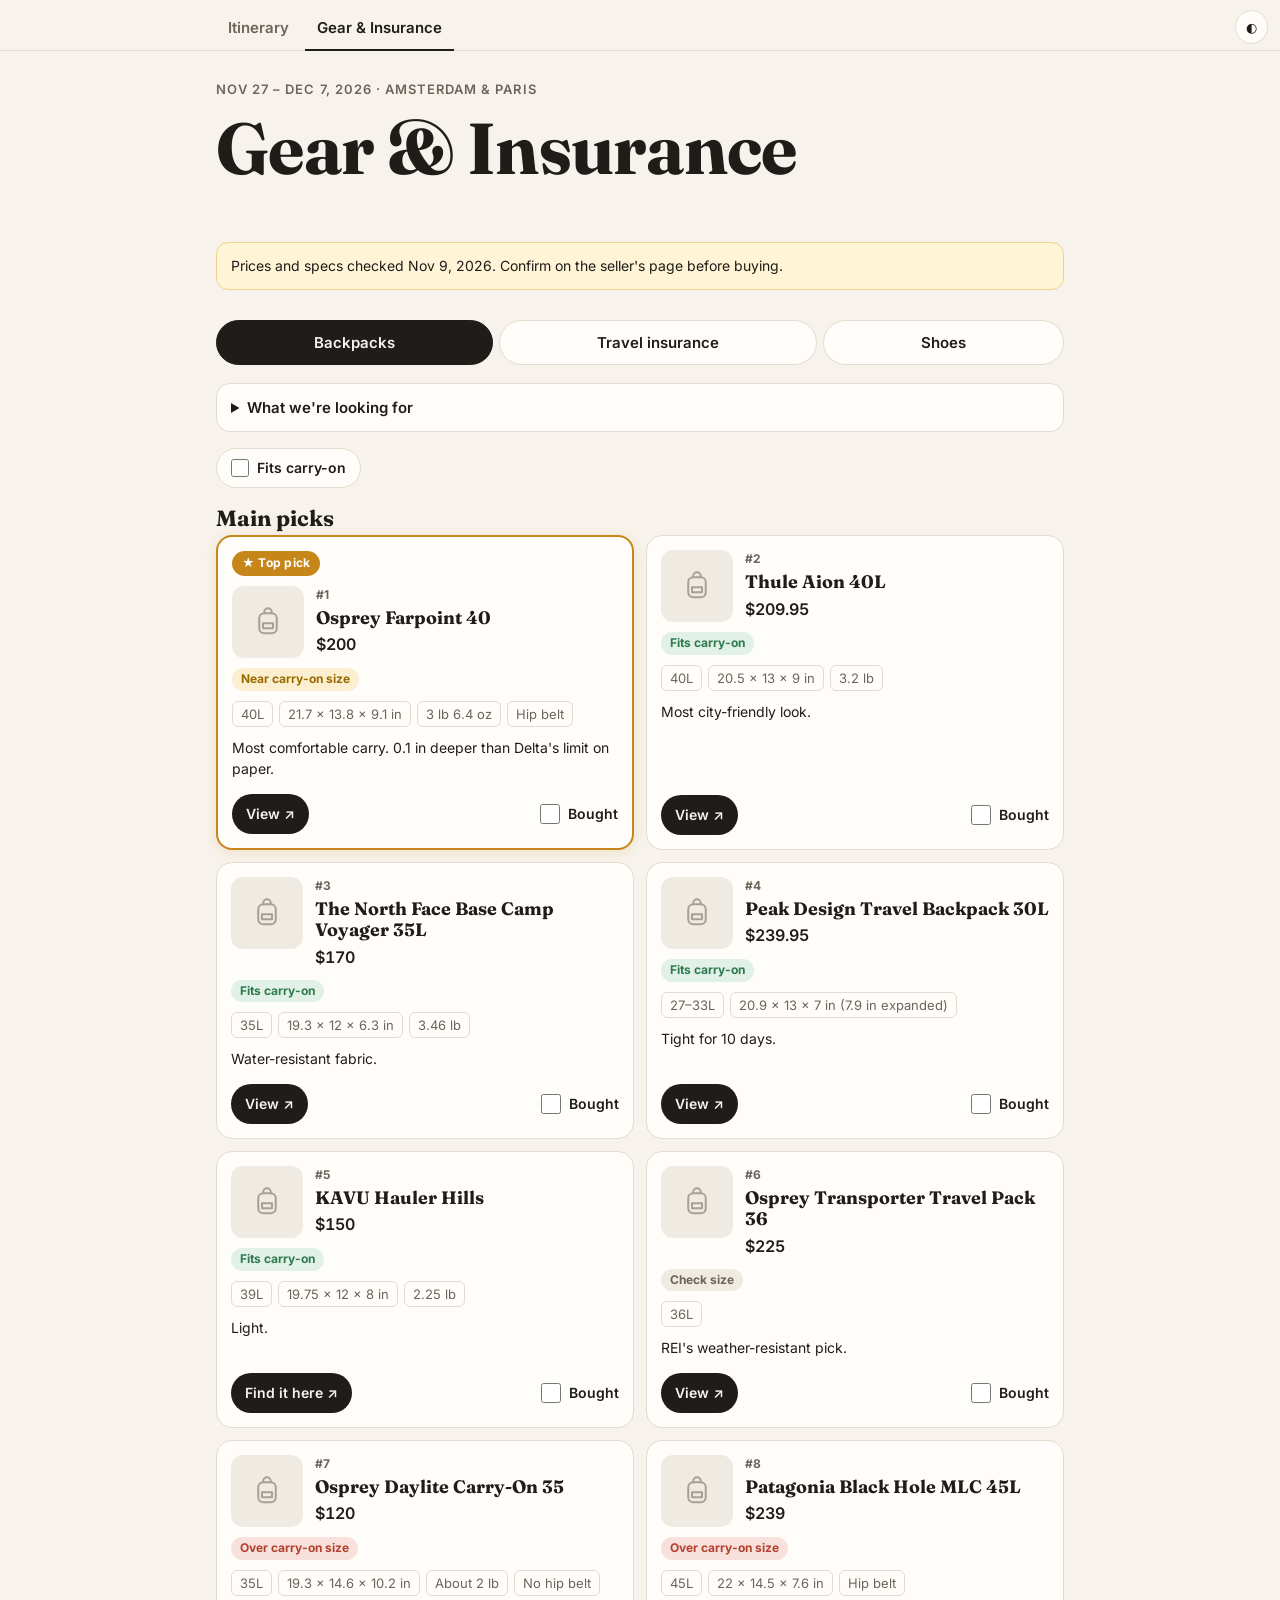
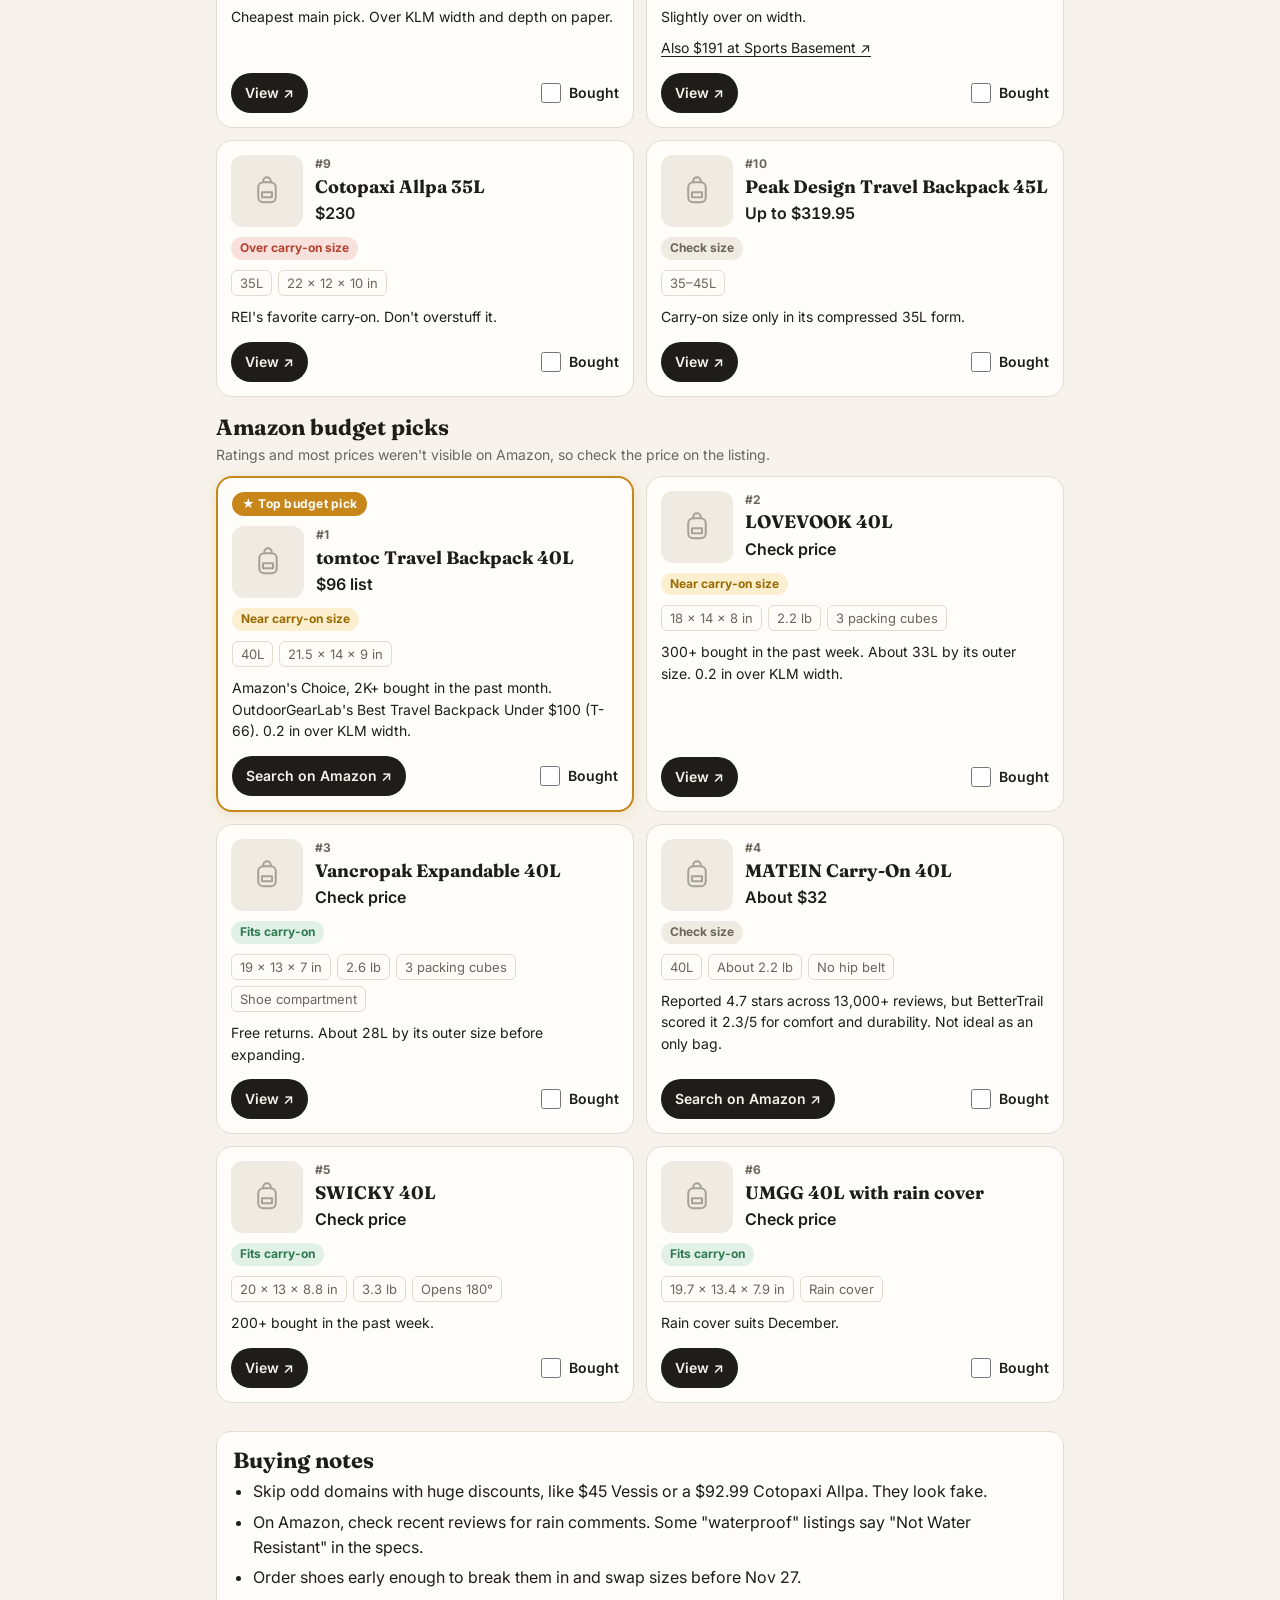
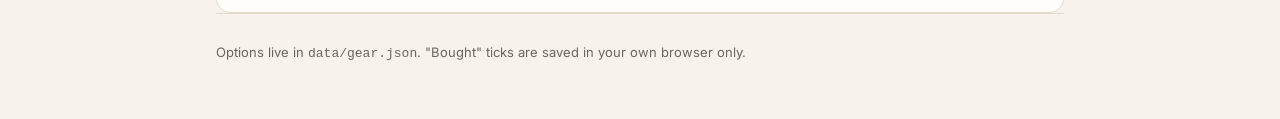
==== site/gear.html @ cec04455 "Add Gear & Insurance page with backpack, insurance and shoe options Co-Authored-By: Claude Opus 5.5 " ====
<!doctype html>
<html lang="en">
<head>
<meta charset="utf-8">
<meta name="viewport" content="width=device-width, initial-scale=1">
<title>Gear &amp; Insurance</title>
<meta name="description" content="Backpacks, travel insurance and shoes for the Amsterdam & Paris trip">
<link rel="icon" href="data:image/svg+xml,<svg xmlns='http://www.w3.org/2000/svg' viewBox='0 0 100 100'><text y='.9em' font-size='90'>✈</text></svg>">
<link rel="preconnect" href="https://fonts.googleapis.com">
<link rel="preconnect" href="https://fonts.gstatic.com" crossorigin>
<link href="https://fonts.googleapis.com/css2?family=Fraunces:opsz,wght@9..144,500;9..144,700&family=Inter:wght@400;500;600&display=swap" rel="stylesheet">
<link rel="stylesheet" href="styles.css">
</head>
<body>
<button class="theme-btn" id="themeBtn" type="button" aria-label="Toggle dark mode">◐</button>

<nav class="pagetabs" aria-label="Pages">
  <div class="wrap">
    <a href="./">Itinerary</a>
    <a href="gear.html" aria-current="page">Gear &amp; Insurance</a>
  </div>
</nav>

<div class="wrap">
  <header class="hero">
    <div class="eyebrow">Nov 27 – Dec 7, 2026 · Amsterdam &amp; Paris</div>
    <h1>Gear &amp; Insurance</h1>
  </header>

  <p class="checked" id="checkedNote"></p>

  <div class="cattabs" role="tablist" aria-label="Categories" id="catTabs"></div>
  <div id="panel" role="tabpanel"></div>

  <div class="notes-box">
    <h2>Buying notes</h2>
    <ul class="plain" id="buyingNotes"></ul>
  </div>

  <footer>
    Options live in <code>data/gear.json</code>. "Bought" ticks are saved in your own browser only.
  </footer>
</div>

<script>
const BOUGHT_KEY = "ams-par-2026-gear-bought";

const esc = s => String(s).replace(/[&<>"']/g, c => ({ "&": "&amp;", "<": "&lt;", ">": "&gt;", '"': "&quot;", "'": "&#39;" }[c]));
const safeUrl = u => /^https:\/\//i.test(u || "") ? u : "#";
const extLink = (url, label, cls) =>
  `<a class="${cls}" href="${esc(safeUrl(url))}" target="_blank" rel="noopener noreferrer">${esc(label)}</a>`;

const ICONS = {
  backpacks: '<svg viewBox="0 0 24 24" fill="none" stroke="currentColor" stroke-width="1.6" stroke-linecap="round" stroke-linejoin="round" aria-hidden="true"><path d="M9 5V4a3 3 0 0 1 6 0v1"/><rect x="5" y="5" width="14" height="16" rx="4"/><path d="M8 13h8v4H8z"/></svg>',
  insurance: '<svg viewBox="0 0 24 24" fill="none" stroke="currentColor" stroke-width="1.6" stroke-linecap="round" stroke-linejoin="round" aria-hidden="true"><path d="M12 3l7 3v5c0 4.5-3 8.5-7 10-4-1.5-7-5.5-7-10V6z"/><path d="M9 12l2 2 4-4"/></svg>',
  shoes: '<svg viewBox="0 0 24 24" fill="none" stroke="currentColor" stroke-width="1.6" stroke-linecap="round" stroke-linejoin="round" aria-hidden="true"><path d="M3 16V9l4 1 3 3 5 1 4 1a2 2 0 0 1 2 2v1H3z"/><path d="M3 19h18"/></svg>',
};

const FIT_CLASS = { Fits: "good", Near: "amber", Over: "bad", Check: "" };
const FIT_TEXT = { Fits: "Fits carry-on", Near: "Near carry-on size", Over: "Over carry-on size", Check: "Check size" };

let bought = {};
try { bought = JSON.parse(localStorage.getItem(BOUGHT_KEY)) || {}; } catch (e) { bought = {}; }
const saveBought = () => { try { localStorage.setItem(BOUGHT_KEY, JSON.stringify(bought)); } catch (e) {} };

let DATA = null;
let current = null;
const filterOn = {};

function badgeFor(cat, item) {
  if (cat.badge === "fit" && item.fit) {
    const legend = (cat.legend || {})[item.fit] || "";
    return `<span class="badge ${FIT_CLASS[item.fit] || ""}" title="${esc(legend)}">${esc(FIT_TEXT[item.fit] || item.fit)}</span>`;
  }
  if (cat.badge === "waterproof" && typeof item.waterproof === "boolean") {
    return item.waterproof ? '<span class="badge info">Waterproof</span>' : '<span class="badge">Not waterproof</span>';
  }
  if (cat.badge === "type" && item.type) {
    return `<span class="badge ${/medical/i.test(item.type) && !/comprehensive/i.test(item.type) ? "amber" : "info"}">${esc(item.type)}</span>`;
  }
  return "";
}

function card(cat, group, item) {
  const id = `${cat.id}/${group.id}/${item.name}`;
  const isBought = !!bought[id];
  const thumb = item.image
    ? `<img src="${esc(item.image)}" alt="${esc(item.name)}" loading="lazy">`
    : `${ICONS[cat.id] || ""}`;
  const specs = (item.specs || []).length
    ? `<ul class="specs">${item.specs.map(s => `<li>${esc(s)}</li>`).join("")}</ul>` : "";
  const extra = (item.extraLinks || []).map(l => `<div class="extra">${extLink(l.url, l.label + " ↗", "")}</div>`).join("");
  const label = DATA.linkLabels[item.link.type] || "View";
  return `
  <article class="card${item.highlight ? " top" : ""}${isBought ? " bought" : ""}" data-id="${esc(id)}">
    ${item.highlight ? `<span class="ribbon">★ ${esc(item.highlight)}</span>` : ""}
    <div class="card-top">
      <div class="thumb"${item.image ? "" : ' aria-label="No photo yet"'}>${thumb}</div>
      <div>
        <div class="rank">#${esc(item.rank)}</div>
        <h4>${esc(item.name)}</h4>
        <div class="price">${cat.priceLabel ? `<small>${esc(cat.priceLabel)}</small>` : ""}${esc(item.price)}</div>
      </div>
    </div>
    <div class="badges">${badgeFor(cat, item)}</div>
    ${specs}
    <p class="note">${esc(item.note)}</p>
    ${extra}
    <div class="card-foot">
      ${extLink(item.link.url, label + " ↗", "btn-link")}
      <label class="bought-toggle"><input type="checkbox" data-bought="${esc(id)}" ${isBought ? "checked" : ""}> Bought</label>
    </div>
  </article>`;
}

function renderPanel() {
  const cat = DATA.categories.find(c => c.id === current);
  document.querySelectorAll("#catTabs button").forEach(b => b.setAttribute("aria-selected", b.dataset.cat === current));

  const f = cat.filter;
  const passes = item => !f || !filterOn[cat.id] || item[f.field] === f.value;
  const all = cat.groups.flatMap(g => g.items);
  const shown = all.filter(passes).length;

  const legend = cat.legend
    ? `<dl>${Object.entries(cat.legend).map(([k, v]) =>
        `<dt><span class="badge ${FIT_CLASS[k] || ""}">${esc(FIT_TEXT[k] || k)}</span></dt><dd>${esc(v)}</dd>`).join("")}</dl>` : "";
  const criteria = `
    <details class="criteria">
      <summary>What we're looking for</summary>
      <ul>${(cat.tips || []).map(t => `<li>${esc(t)}</li>`).join("")}</ul>
      ${legend}
    </details>`;

  const toolbar = `
    <div class="toolbar">
      ${cat.topLink ? extLink(cat.topLink.url, cat.topLink.label + " ↗", "btn-link") : ""}
      ${f ? `<label class="chip-toggle"><input type="checkbox" id="catFilter" ${filterOn[cat.id] ? "checked" : ""}> ${esc(f.label)}</label>` : ""}
      ${f && filterOn[cat.id] ? `<span class="count">${shown} of ${all.length} shown</span>` : ""}
    </div>`;

  const groups = cat.groups.map(g => {
    const items = g.items.filter(passes);
    const heading = cat.groups.length > 1 ? `<h3>${esc(g.title)}</h3>` : "";
    return `
    <div class="group">
      ${heading}
      ${g.intro ? `<p class="intro">${esc(g.intro)}</p>` : ""}
      ${items.length
        ? `<div class="cards">${items.map(it => card(cat, g, it)).join("")}</div>`
        : `<p class="empty">Nothing here matches "${esc(f.label)}".</p>`}
    </div>`;
  }).join("");

  document.getElementById("panel").innerHTML = criteria + toolbar + groups;
  document.getElementById("panel").setAttribute("aria-labelledby", "tab-" + cat.id);
  const fi = document.getElementById("catFilter");
  if (fi) fi.addEventListener("change", () => { filterOn[cat.id] = fi.checked; renderPanel(); });
}

function selectCat(id, push) {
  if (!DATA.categories.some(c => c.id === id)) id = DATA.categories[0].id;
  current = id;
  if (push) history.replaceState(null, "", "#" + id);
  renderPanel();
}

document.getElementById("panel").addEventListener("change", e => {
  const id = e.target.dataset && e.target.dataset.bought;
  if (!id) return;
  if (e.target.checked) bought[id] = true; else delete bought[id];
  saveBought();
  e.target.closest(".card").classList.toggle("bought", e.target.checked);
});

fetch("data/gear.json")
  .then(r => { if (!r.ok) throw new Error(r.status); return r.json(); })
  .then(data => {
    DATA = data;
    document.getElementById("checkedNote").textContent = data.checkedNote;
    document.getElementById("buyingNotes").innerHTML = data.buyingNotes.map(n => `<li>${esc(n)}</li>`).join("");
    const tabs = document.getElementById("catTabs");
    tabs.innerHTML = data.categories.map(c =>
      `<button type="button" role="tab" id="tab-${esc(c.id)}" data-cat="${esc(c.id)}" aria-selected="false">${esc(c.title)}</button>`).join("");
    tabs.addEventListener("click", e => {
      const b = e.target.closest("button[data-cat]");
      if (b) { selectCat(b.dataset.cat, true); }
    });
    selectCat(location.hash.slice(1), false);
  })
  .catch(() => {
    document.getElementById("panel").innerHTML = '<p class="empty">Couldn\'t load the gear list. Try refreshing the page.</p>';
  });
</script>
<script src="theme.js"></script>
</body>
</html>
---- site/styles.css ----
:root {
  --bg: #f7f3ec;
  --surface: #fffdf9;
  --surface-2: #f0ebe2;
  --text: #1f1d1a;
  --muted: #6b655c;
  --line: #e2dbcf;
  --ams: #d9622b;
  --ams-soft: #fbe8dd;
  --par: #2f4a8a;
  --par-soft: #e2e8f6;
  --home: #5b6b5d;
  --home-soft: #e5ebe4;
  --accent: #1f1d1a;
  --ok: #2f7a4f;
  --warn-bg: #fff4d6;
  --warn-line: #ecd48a;
}
@media (prefers-color-scheme: dark) {
  :root:not([data-theme="light"]) {
    --bg: #161513;
    --surface: #1f1e1b;
    --surface-2: #292723;
    --text: #f1ece3;
    --muted: #a69f93;
    --line: #36332e;
    --ams: #f08a55;
    --ams-soft: #3a261c;
    --par: #8ea8ec;
    --par-soft: #1f2840;
    --home: #a5b8a7;
    --home-soft: #232a24;
    --accent: #f1ece3;
    --ok: #6fc794;
    --warn-bg: #2f2918;
    --warn-line: #5d4f22;
  }
}
:root[data-theme="dark"] {
  --bg: #161513; --surface: #1f1e1b; --surface-2: #292723; --text: #f1ece3; --muted: #a69f93;
  --line: #36332e; --ams: #f08a55; --ams-soft: #3a261c; --par: #8ea8ec; --par-soft: #1f2840;
  --home: #a5b8a7; --home-soft: #232a24; --accent: #f1ece3; --ok: #6fc794; --warn-bg: #2f2918; --warn-line: #5d4f22;
}

* { box-sizing: border-box; }
html { -webkit-text-size-adjust: 100%; }
body {
  margin: 0;
  background: var(--bg);
  color: var(--text);
  font: 16px/1.55 Inter, system-ui, -apple-system, "Segoe UI", sans-serif;
}
a { color: inherit; text-underline-offset: 3px; }
h1, h2, h3 { font-family: Fraunces, Georgia, serif; font-weight: 700; line-height: 1.15; margin: 0; }
.wrap { max-width: 880px; margin: 0 auto; padding: 0 16px; }
.num { font-variant-numeric: tabular-nums; }
.muted { color: var(--muted); }

/* Hero */
header.hero { padding: 28px 0 28px; }
.eyebrow { font-size: 13px; letter-spacing: .08em; text-transform: uppercase; color: var(--muted); font-weight: 600; }
.hero h1 { font-size: clamp(40px, 9vw, 72px); margin: 8px 0 24px; letter-spacing: -.01em; }
.route { display: flex; align-items: stretch; gap: 0; flex-wrap: wrap; row-gap: 10px; }
.stop { display: flex; flex-direction: column; padding: 10px 14px; border-radius: 12px; background: var(--surface); border: 1px solid var(--line); min-width: 0; }
.stop b { font-family: Fraunces, Georgia, serif; font-size: 22px; }
.stop span { font-size: 13px; color: var(--muted); }
.stop.ams { background: var(--ams-soft); border-color: transparent; }
.stop.ams b { color: var(--ams); }
.stop.par { background: var(--par-soft); border-color: transparent; }
.stop.par b { color: var(--par); }
.leg { display: flex; align-items: center; padding: 0 8px; font-size: 12px; color: var(--muted); font-style: italic; text-align: center; max-width: 92px; line-height: 1.25; }

/* Traveler picker */
.picker { margin: 8px 0 28px; padding: 14px 16px; border-radius: 14px; background: var(--surface); border: 1px solid var(--line); display: flex; align-items: center; justify-content: space-between; gap: 16px; flex-wrap: wrap; }
.picker .q { font-weight: 600; }
.picker .q small { display: block; font-weight: 400; font-size: 13px; color: var(--muted); }
.stepper { display: inline-flex; align-items: center; border: 1px solid var(--line); border-radius: 999px; background: var(--surface-2); }
.stepper button { font: inherit; font-size: 22px; line-height: 1; width: 44px; height: 44px; border: 0; background: none; color: var(--text); cursor: pointer; border-radius: 999px; }
.stepper button:disabled { opacity: .3; cursor: default; }
.stepper button:not(:disabled):hover { background: var(--line); }
.stepper output { min-width: 56px; text-align: center; font-family: Fraunces, Georgia, serif; font-size: 26px; font-weight: 700; }

/* Sections */
section { padding: 28px 0; border-top: 1px solid var(--line); }
section > h2 { font-size: 28px; margin-bottom: 6px; }
section > .lede { color: var(--muted); margin: 0 0 18px; }

/* Budget */
.totals { display: grid; grid-template-columns: repeat(auto-fit, minmax(200px, 1fr)); gap: 12px; margin: 16px 0 20px; }
.tile { background: var(--surface); border: 1px solid var(--line); border-radius: 14px; padding: 16px; }
.tile .label { font-size: 13px; color: var(--muted); }
.tile .value { font-family: Fraunces, Georgia, serif; font-size: 36px; font-weight: 700; margin-top: 2px; }
.tile .sub { font-size: 13px; color: var(--muted); margin-top: 2px; }
.tile.primary { background: var(--accent); color: var(--bg); border-color: var(--accent); }
.tile.primary .label, .tile.primary .sub { color: inherit; opacity: .75; }

table { width: 100%; border-collapse: collapse; font-size: 15px; }
th, td { text-align: left; padding: 10px 8px; border-bottom: 1px solid var(--line); vertical-align: top; }
th { font-size: 12px; text-transform: uppercase; letter-spacing: .06em; color: var(--muted); font-weight: 600; }
td.r, th.r { text-align: right; white-space: nowrap; }
td .note { display: block; font-size: 13px; color: var(--muted); margin-top: 2px; }
tr.total td { font-weight: 600; border-bottom: 0; }
.table-card { background: var(--surface); border: 1px solid var(--line); border-radius: 14px; padding: 4px 8px; overflow-x: auto; }

/* Days */
.filters { display: flex; gap: 8px; flex-wrap: wrap; margin-bottom: 16px; }
.filters button { font: inherit; font-size: 14px; padding: 6px 14px; border-radius: 999px; border: 1px solid var(--line); background: var(--surface); color: var(--text); cursor: pointer; }
.filters button[aria-pressed="true"] { background: var(--accent); color: var(--bg); border-color: var(--accent); }
.days { display: grid; gap: 14px; }
.day { background: var(--surface); border: 1px solid var(--line); border-radius: 16px; overflow: hidden; }
.day-head { display: grid; grid-template-columns: 64px 1fr; gap: 14px; align-items: center; padding: 14px 16px; }
.date { text-align: center; border-radius: 12px; padding: 6px 0; background: var(--surface-2); }
.date .dow { font-size: 11px; text-transform: uppercase; letter-spacing: .08em; font-weight: 600; color: var(--muted); }
.date .dom { font-family: Fraunces, Georgia, serif; font-size: 26px; font-weight: 700; line-height: 1.05; }
.date .mon { font-size: 11px; color: var(--muted); }
.day.ams .date { background: var(--ams-soft); } .day.ams .date .dom { color: var(--ams); }
.day.par .date { background: var(--par-soft); } .day.par .date .dom { color: var(--par); }
.day.home .date { background: var(--home-soft); } .day.home .date .dom { color: var(--home); }
.day-title h3 { font-size: 20px; }
.day-title .city { font-size: 13px; color: var(--muted); }
.day-body { padding: 0 16px 16px; display: grid; gap: 14px; }
.plan { list-style: none; margin: 0; padding: 0; display: grid; gap: 10px; }
.plan li { display: grid; grid-template-columns: 84px 1fr; gap: 10px; }
.plan .when { font-size: 12px; text-transform: uppercase; letter-spacing: .06em; font-weight: 600; color: var(--muted); padding-top: 2px; }
.tip { font-size: 14px; border-left: 3px solid var(--line); padding-left: 10px; color: var(--muted); }
.day.ams .tip { border-color: var(--ams); } .day.par .tip { border-color: var(--par); }

/* Checklist */
.checklist { list-style: none; padding: 0; margin: 0; display: grid; gap: 8px; }
.checklist label { display: grid; grid-template-columns: 22px 1fr; gap: 12px; align-items: start; background: var(--surface); border: 1px solid var(--line); border-radius: 12px; padding: 12px 14px; cursor: pointer; }
.checklist input { width: 20px; height: 20px; margin: 2px 0 0; accent-color: var(--ok); }
.checklist .t { font-weight: 600; }
.checklist .d { display: block; font-size: 14px; color: var(--muted); }
.checklist input:checked + span .t { text-decoration: line-through; color: var(--muted); }

ul.plain { padding-left: 20px; margin: 0; }
ul.plain li { margin: 6px 0; }
footer { padding: 28px 0 56px; color: var(--muted); font-size: 13px; border-top: 1px solid var(--line); }
.theme-btn { position: fixed; z-index: 20; top: 10px; right: 12px; font: inherit; font-size: 13px; padding: 6px 10px; border-radius: 999px; border: 1px solid var(--line); background: var(--surface); color: var(--text); cursor: pointer; }

@media (max-width: 520px) {
  .leg { max-width: 64px; font-size: 11px; padding: 0 4px; }
  .stop { padding: 8px 10px; }
  .stop b { font-size: 18px; }
  .day-head { grid-template-columns: 56px 1fr; }
  .plan li { grid-template-columns: 1fr; gap: 0; }
  th, td { padding: 9px 6px; }
}

/* Page tabs (shared nav) */
:root { --good: #2f7a4f; --good-soft: #e1f1e7; --amber: #9a6a00; --amber-soft: #fbefcf; --bad: #b3412e; --bad-soft: #f8e1dc; --info: #2f5f8a; --info-soft: #e0ecf7; --star: #c7861a; }
@media (prefers-color-scheme: dark) {
  :root:not([data-theme="light"]) { --good: #6fc794; --good-soft: #1d3326; --amber: #e8b54a; --amber-soft: #3a2f14; --bad: #f08a75; --bad-soft: #3d221d; --info: #8ebfec; --info-soft: #1c2c3c; --star: #f0b54a; }
}
:root[data-theme="dark"] { --good: #6fc794; --good-soft: #1d3326; --amber: #e8b54a; --amber-soft: #3a2f14; --bad: #f08a75; --bad-soft: #3d221d; --info: #8ebfec; --info-soft: #1c2c3c; --star: #f0b54a; }

.pagetabs { position: sticky; top: 0; z-index: 10; background: var(--bg); border-bottom: 1px solid var(--line); }
.pagetabs .wrap { display: flex; gap: 4px; padding-top: 8px; padding-right: 56px; }
.pagetabs a { text-decoration: none; font-size: 15px; font-weight: 600; color: var(--muted); padding: 8px 12px 10px; border-bottom: 2px solid transparent; margin-bottom: -1px; white-space: nowrap; }
.pagetabs a[aria-current="page"] { color: var(--text); border-bottom-color: var(--text); }
.pagetabs a:hover { color: var(--text); }

/* Gear page */
.checked { margin: 0 0 20px; padding: 12px 14px; border-radius: 12px; background: var(--warn-bg); border: 1px solid var(--warn-line); font-size: 14px; }
.cattabs { position: sticky; top: 47px; z-index: 5; background: var(--bg); padding: 10px 0; display: flex; gap: 6px; overflow-x: auto; scrollbar-width: none; }
.cattabs::-webkit-scrollbar { display: none; }
.cattabs button { flex: 1 0 auto; font: inherit; font-size: 15px; font-weight: 600; padding: 10px 14px; border-radius: 999px; border: 1px solid var(--line); background: var(--surface); color: var(--text); cursor: pointer; white-space: nowrap; }
.cattabs button[aria-selected="true"] { background: var(--accent); color: var(--bg); border-color: var(--accent); }

.criteria { background: var(--surface); border: 1px solid var(--line); border-radius: 14px; padding: 12px 14px; margin: 8px 0 16px; font-size: 14px; }
.criteria summary { font-weight: 600; cursor: pointer; font-size: 15px; }
.criteria ul { margin: 8px 0 0; padding-left: 20px; color: var(--muted); }
.criteria li { margin: 4px 0; }
.criteria dl { margin: 10px 0 0; display: grid; grid-template-columns: auto 1fr; gap: 6px 10px; align-items: baseline; color: var(--muted); }
.criteria dd { margin: 0; }

.toolbar { display: flex; flex-wrap: wrap; gap: 10px; align-items: center; margin: 0 0 8px; }
.chip-toggle { display: inline-flex; align-items: center; gap: 8px; font-size: 14px; font-weight: 600; padding: 8px 14px; border-radius: 999px; border: 1px solid var(--line); background: var(--surface); cursor: pointer; user-select: none; }
.chip-toggle input { width: 18px; height: 18px; margin: 0; accent-color: var(--ok); }
.chip-toggle:has(input:checked) { border-color: var(--ok); background: var(--good-soft); }
.btn-link { display: inline-flex; align-items: center; gap: 6px; font-size: 14px; font-weight: 600; padding: 8px 14px; border-radius: 999px; background: var(--accent); color: var(--bg); text-decoration: none; }
.count { font-size: 13px; color: var(--muted); }

.group { margin-top: 18px; }
.group h3 { font-size: 22px; margin: 0 0 4px; }
.group .intro { font-size: 14px; color: var(--muted); margin: 0 0 10px; }
.cards { display: grid; gap: 12px; grid-template-columns: 1fr; }
@media (min-width: 680px) { .cards { grid-template-columns: 1fr 1fr; } }
.empty { font-size: 14px; color: var(--muted); padding: 12px 0; }

.card { position: relative; display: flex; flex-direction: column; gap: 10px; background: var(--surface); border: 1px solid var(--line); border-radius: 16px; padding: 14px; }
.card.top { border: 2px solid var(--star); box-shadow: 0 2px 14px color-mix(in srgb, var(--star) 18%, transparent); }
.card.bought { opacity: .62; }
.ribbon { align-self: flex-start; font-size: 12px; font-weight: 700; letter-spacing: .02em; padding: 3px 10px; border-radius: 999px; background: var(--star); color: #fff; }
.card-top { display: grid; grid-template-columns: 72px 1fr; gap: 12px; align-items: start; }
.thumb { width: 72px; height: 72px; border-radius: 12px; overflow: hidden; background: var(--surface-2); display: grid; place-items: center; color: var(--muted); }
.thumb img { width: 100%; height: 100%; object-fit: cover; display: block; }
.thumb svg { width: 30px; height: 30px; opacity: .55; }
.rank { font-size: 12px; font-weight: 700; color: var(--muted); letter-spacing: .04em; }
.card h4 { margin: 2px 0 4px; font-family: Fraunces, Georgia, serif; font-size: 18px; line-height: 1.2; }
.price { font-weight: 600; font-variant-numeric: tabular-nums; }
.price small { display: block; font-size: 11px; font-weight: 600; text-transform: uppercase; letter-spacing: .06em; color: var(--muted); }
.badges { display: flex; flex-wrap: wrap; gap: 6px; }
.badge { font-size: 12px; font-weight: 700; padding: 2px 9px; border-radius: 999px; background: var(--surface-2); color: var(--muted); white-space: nowrap; }
.badge.good { background: var(--good-soft); color: var(--good); }
.badge.amber { background: var(--amber-soft); color: var(--amber); }
.badge.bad { background: var(--bad-soft); color: var(--bad); }
.badge.info { background: var(--info-soft); color: var(--info); }
.specs { display: flex; flex-wrap: wrap; gap: 6px; margin: 0; padding: 0; list-style: none; }
.specs li { font-size: 13px; padding: 2px 8px; border-radius: 6px; border: 1px solid var(--line); color: var(--muted); }
.card .note { margin: 0; font-size: 14px; }
.card .extra { font-size: 14px; }
.card-foot { margin-top: auto; display: flex; align-items: center; justify-content: space-between; gap: 10px; padding-top: 4px; }
.card-foot .btn-link { min-height: 40px; }
.bought-toggle { display: inline-flex; align-items: center; gap: 8px; font-size: 14px; font-weight: 600; cursor: pointer; min-height: 40px; }
.bought-toggle input { width: 20px; height: 20px; margin: 0; accent-color: var(--ok); }

.notes-box { margin-top: 28px; padding: 16px; border-radius: 14px; background: var(--surface); border: 1px solid var(--line); }
.notes-box h2 { font-size: 22px; margin-bottom: 6px; }
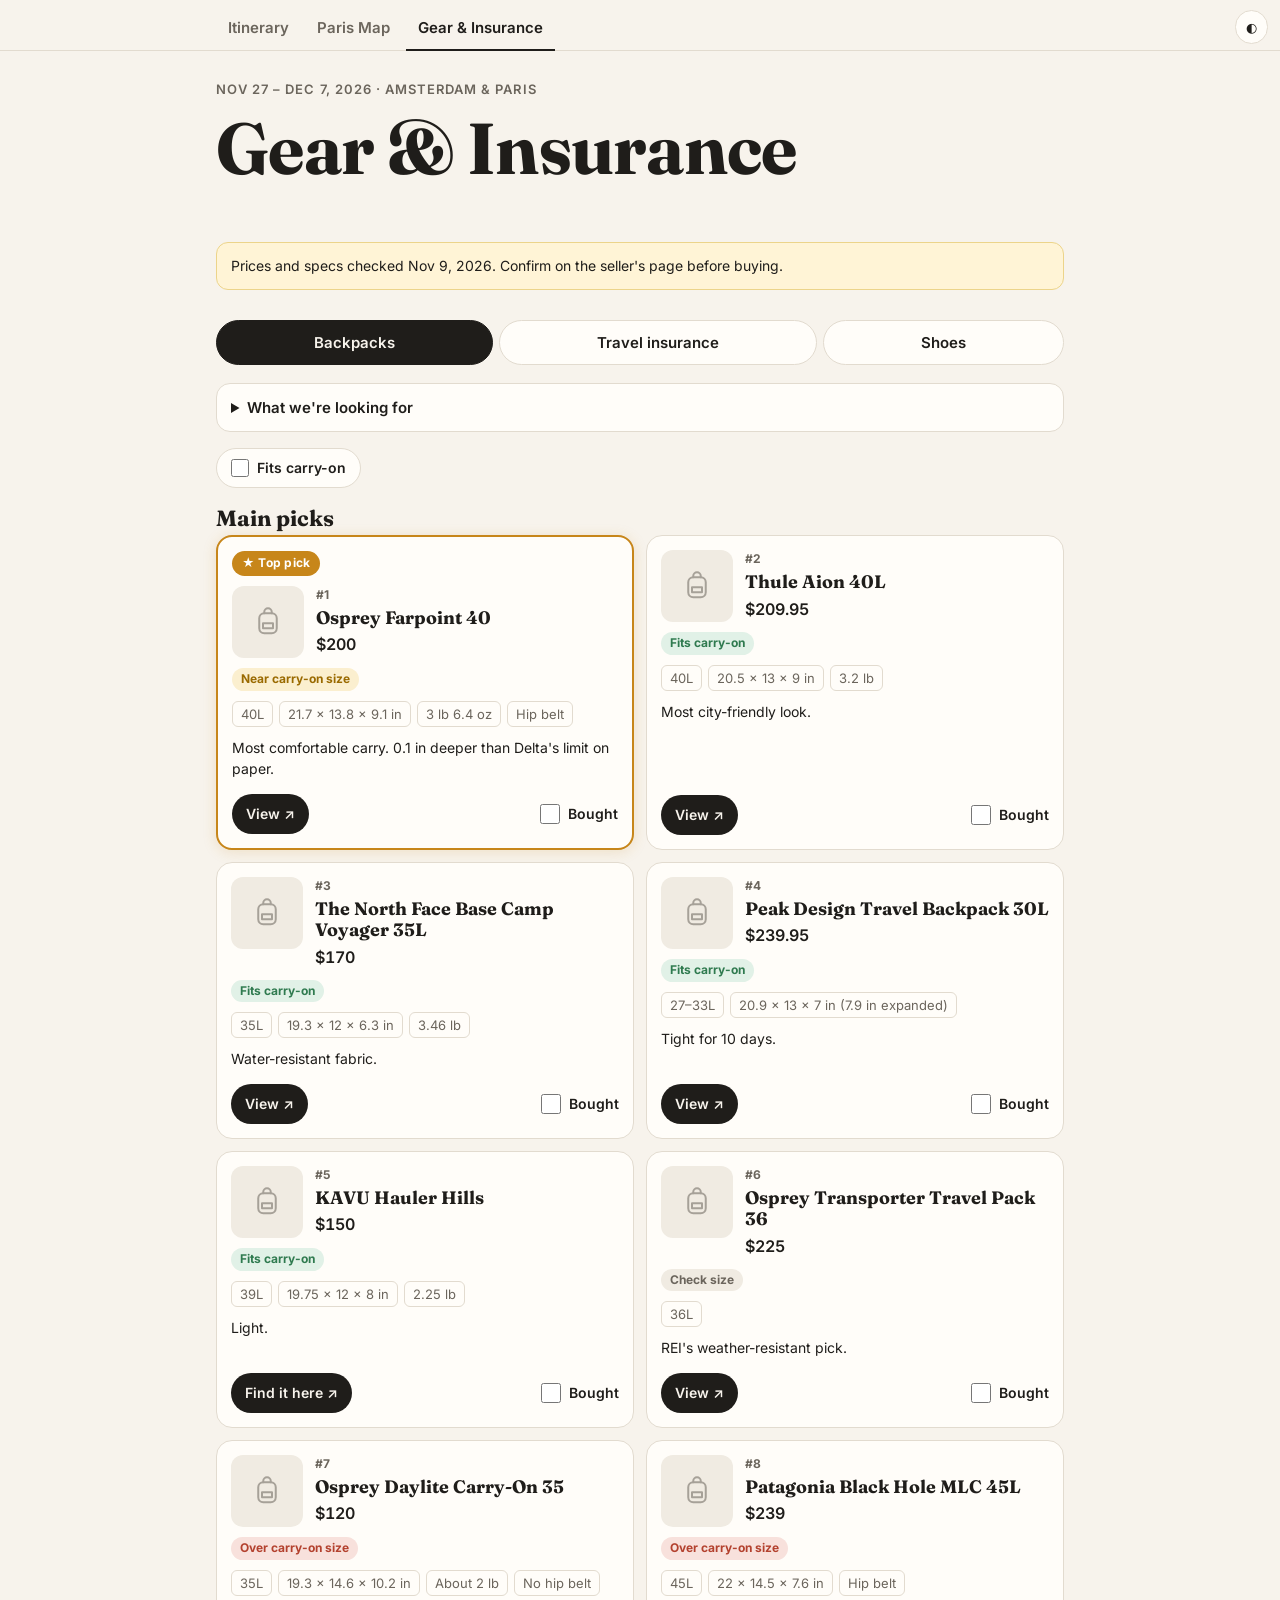
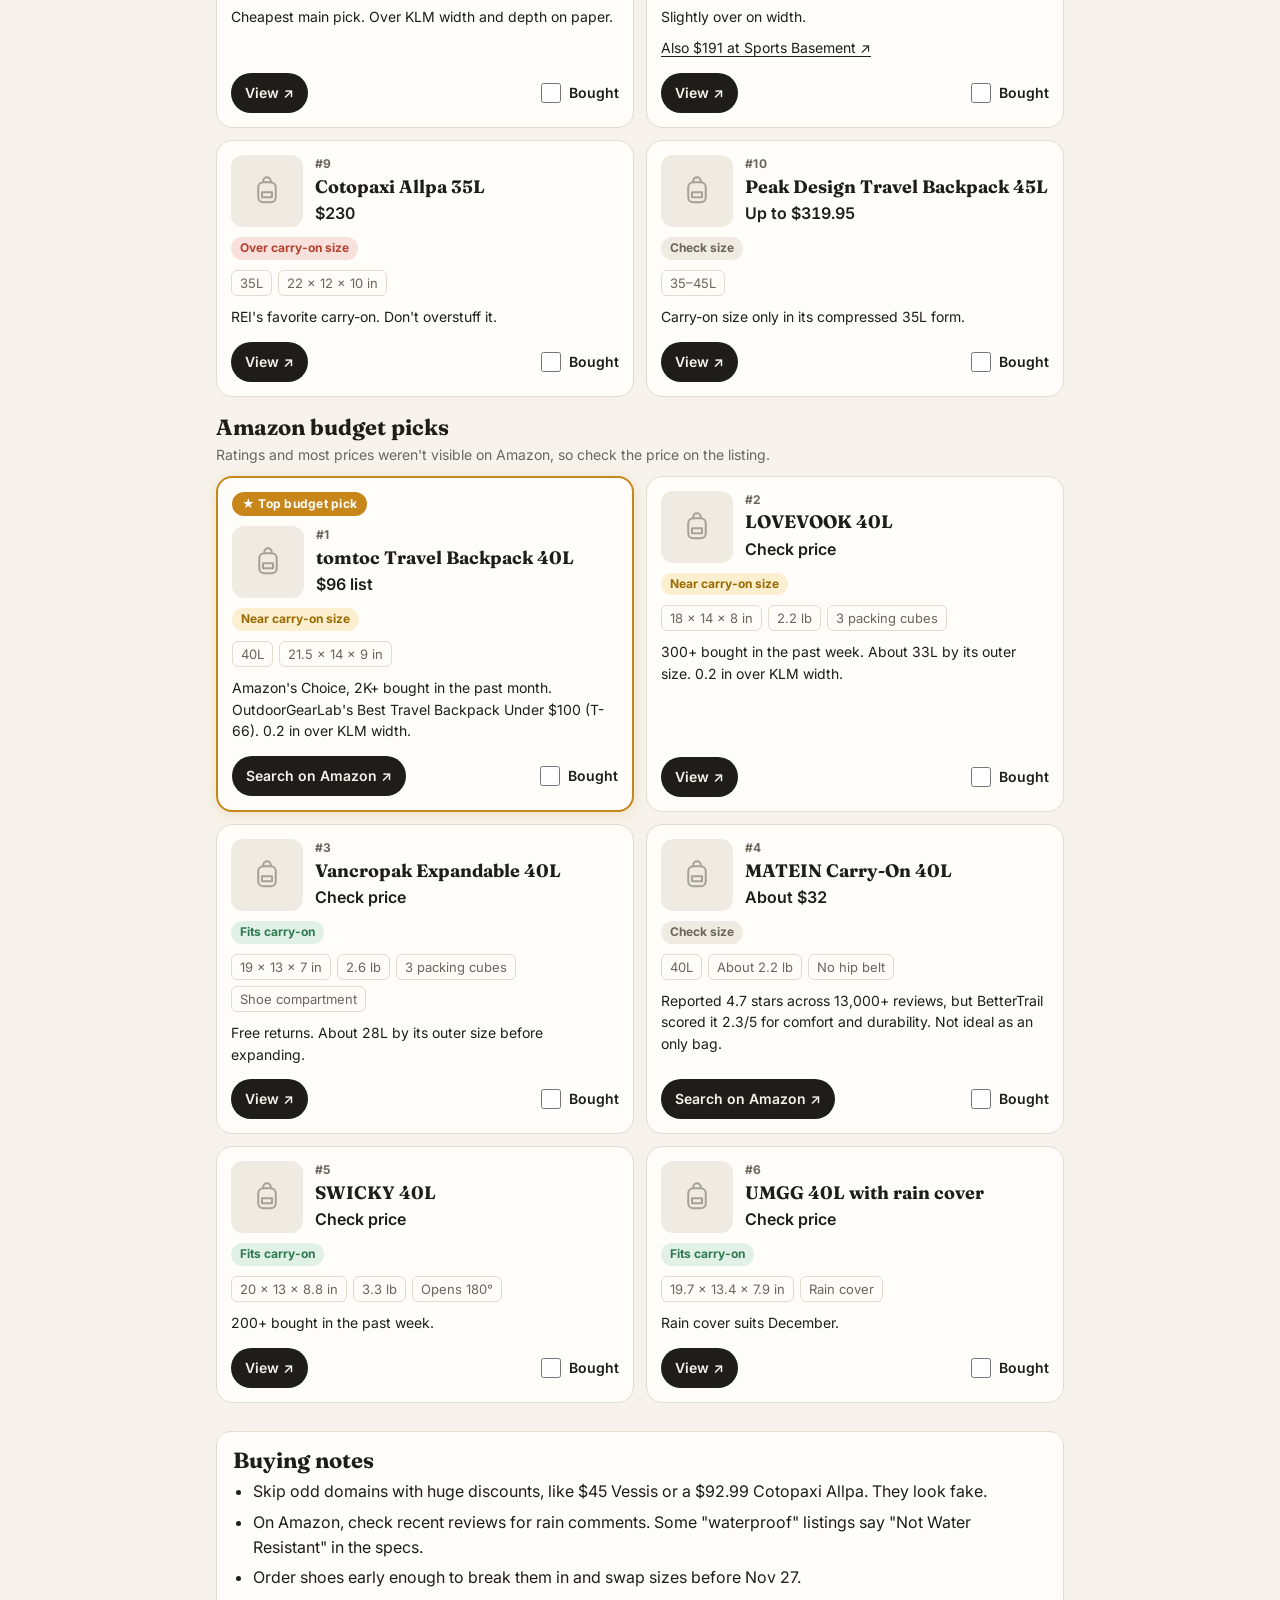
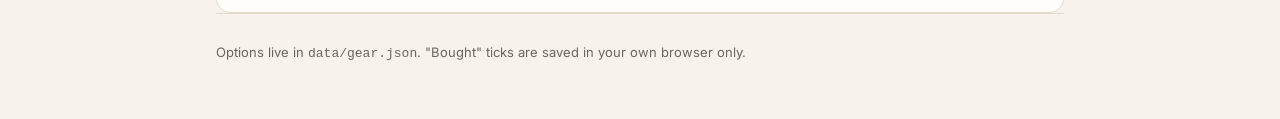
==== commit b551e6f2: "Re-cost the trip for 3 in Amsterdam and 4 in Paris, add ways to save and a Paris map Day-to-day cost" ====
--- a/site/gear.html
+++ b/site/gear.html
@@ -17,6 +17,7 @@
 <nav class="pagetabs" aria-label="Pages">
   <div class="wrap">
     <a href="./">Itinerary</a>
+    <a href="map.html">Paris Map</a>
     <a href="gear.html" aria-current="page">Gear &amp; Insurance</a>
   </div>
 </nav>
--- a/site/styles.css
+++ b/site/styles.css
@@ -70,15 +70,9 @@
 .stop.par b { color: var(--par); }
 .leg { display: flex; align-items: center; padding: 0 8px; font-size: 12px; color: var(--muted); font-style: italic; text-align: center; max-width: 92px; line-height: 1.25; }
 
-/* Traveler picker */
-.picker { margin: 8px 0 28px; padding: 14px 16px; border-radius: 14px; background: var(--surface); border: 1px solid var(--line); display: flex; align-items: center; justify-content: space-between; gap: 16px; flex-wrap: wrap; }
-.picker .q { font-weight: 600; }
-.picker .q small { display: block; font-weight: 400; font-size: 13px; color: var(--muted); }
-.stepper { display: inline-flex; align-items: center; border: 1px solid var(--line); border-radius: 999px; background: var(--surface-2); }
-.stepper button { font: inherit; font-size: 22px; line-height: 1; width: 44px; height: 44px; border: 0; background: none; color: var(--text); cursor: pointer; border-radius: 999px; }
-.stepper button:disabled { opacity: .3; cursor: default; }
-.stepper button:not(:disabled):hover { background: var(--line); }
-.stepper output { min-width: 56px; text-align: center; font-family: Fraunces, Georgia, serif; font-size: 26px; font-weight: 700; }
+/* Banner */
+.banner { margin: 8px 0 28px; padding: 14px 16px; border-radius: 12px; background: var(--warn-bg); border: 1px solid var(--warn-line); font-size: 15px; }
+.banner strong { font-weight: 600; }
 
 /* Sections */
 section { padding: 28px 0; border-top: 1px solid var(--line); }
@@ -217,3 +211,102 @@
 
 .notes-box { margin-top: 28px; padding: 16px; border-radius: 14px; background: var(--surface); border: 1px solid var(--line); }
 .notes-box h2 { font-size: 22px; margin-bottom: 6px; }
+
+/* Day costs (itinerary) */
+.day-head.with-cost { grid-template-columns: 64px 1fr auto; }
+.day-cost { text-align: right; font-size: 13px; color: var(--muted); }
+.day-cost b { display: block; font-size: 16px; color: var(--text); font-weight: 600; }
+.costs { background: var(--surface-2); border-radius: 12px; padding: 10px 12px; font-size: 14px; }
+.costs .row { display: flex; justify-content: space-between; gap: 12px; padding: 3px 0; }
+.costs .row span:last-child { white-space: nowrap; font-variant-numeric: tabular-nums; }
+.costs .row.sum { border-top: 1px solid var(--line); margin-top: 4px; padding-top: 6px; font-weight: 600; }
+.costs .hd { font-size: 12px; text-transform: uppercase; letter-spacing: .06em; font-weight: 600; color: var(--muted); margin-bottom: 4px; }
+@media (min-width: 720px) {
+  .day-body.with-cost { grid-template-columns: 1.6fr 1fr; align-items: start; }
+  .day-body.with-cost .tip { grid-column: 1 / -1; }
+}
+@media (max-width: 520px) {
+  .day-head.with-cost { grid-template-columns: 56px 1fr; }
+  .day-cost { grid-column: 2; text-align: left; }
+  .day-cost b { display: inline; margin-right: 6px; }
+}
+
+/* Ways to save */
+.save-grid { display: grid; gap: 12px; grid-template-columns: 1fr; }
+@media (min-width: 720px) { .save-grid { grid-template-columns: 1fr 1fr; } }
+.save-card { background: var(--surface); border: 1px solid var(--line); border-radius: 14px; padding: 14px 16px; font-size: 15px; }
+.save-card p { margin: 8px 0 0; }
+.save-card p.muted { font-size: 14px; }
+.save-head { display: flex; justify-content: space-between; align-items: start; gap: 10px; }
+.save-head h3 { font-size: 19px; }
+
+/* Paris map page */
+.map-page footer { display: none; }
+.mapapp { display: grid; grid-template-columns: 1fr; }
+#map { height: 52vh; min-height: 320px; position: sticky; top: 47px; z-index: 2; background: #1d2a22; }
+.mpanel { padding: 16px 16px 40px; position: relative; z-index: 1; min-width: 0; }
+.mpanel-head h1 { font-size: 30px; margin: 4px 0 6px; }
+.mpanel-head p { font-size: 14px; margin: 0 0 14px; }
+@media (min-width: 900px) {
+  .mapapp { grid-template-columns: 400px 1fr; height: calc(100vh - 47px); }
+  .mpanel { order: -1; overflow-y: auto; height: calc(100vh - 47px); border-right: 1px solid var(--line); }
+  #map { height: calc(100vh - 47px); position: relative; top: 0; }
+}
+.mtabs { display: flex; gap: 6px; margin-bottom: 12px; position: sticky; top: 0; background: var(--bg); padding: 6px 0; z-index: 3; }
+.mtabs button { flex: 1; font: inherit; font-size: 15px; font-weight: 600; padding: 10px 12px; border-radius: 999px; border: 1px solid var(--line); background: var(--surface); color: var(--text); cursor: pointer; }
+.mtabs button[aria-selected="true"] { background: var(--accent); color: var(--bg); border-color: var(--accent); }
+
+.sgroup { font-size: 13px; font-family: Inter, system-ui, sans-serif; text-transform: uppercase; letter-spacing: .07em; color: var(--muted); margin: 18px 0 8px; }
+.scard { background: var(--surface); border: 1px solid var(--line); border-radius: 14px; margin-bottom: 8px; overflow: hidden; }
+.scard.on { border-color: #2f6fed; box-shadow: 0 0 0 2px color-mix(in srgb, #2f6fed 30%, transparent); }
+.shead { width: 100%; display: grid; grid-template-columns: 36px 1fr auto; gap: 10px; align-items: center; text-align: left; font: inherit; color: inherit; background: none; border: 0; padding: 12px; cursor: pointer; }
+.sicon { font-size: 24px; text-align: center; }
+.sname { display: block; font-weight: 600; }
+.smeta { display: block; font-size: 13px; color: var(--muted); margin-top: 2px; }
+.smeta .sep { margin: 0 2px; }
+.sday { font-size: 11px; font-weight: 700; padding: 2px 8px; border-radius: 999px; background: var(--par-soft); color: var(--par); white-space: nowrap; }
+.sbody { padding: 0 12px 12px; font-size: 14px; }
+.sbody > p { margin: 0 0 10px; }
+.modes { display: flex; gap: 6px; margin-bottom: 10px; }
+.modes button { flex: 1; font: inherit; font-size: 14px; font-weight: 600; padding: 8px 10px; border-radius: 10px; border: 1px solid var(--line); background: var(--surface-2); color: var(--text); cursor: pointer; }
+.modes button[aria-pressed="true"] { background: #2f6fed; border-color: #2f6fed; color: #fff; }
+.steps { list-style: none; padding: 0; margin: 0 0 8px; display: grid; gap: 8px; }
+.steps li { display: grid; grid-template-columns: 30px 1fr; gap: 8px; align-items: start; }
+.sic { text-align: center; }
+.mline { display: inline-grid; place-items: center; min-width: 22px; height: 22px; padding: 0 4px; border-radius: 999px; background: var(--c); color: #111; font-size: 12px; font-weight: 800; margin-left: 3px; vertical-align: 1px; }
+.stops { margin-top: 4px; font-size: 13px; color: var(--muted); }
+.stops summary { cursor: pointer; color: var(--text); font-weight: 600; font-size: 13px; }
+.snote, .slinks { font-size: 13px; color: var(--muted); margin: 6px 0 0; }
+
+.msearch { width: 100%; font: inherit; font-size: 15px; padding: 10px 14px; border-radius: 999px; border: 1px solid var(--line); background: var(--surface); color: var(--text); margin-bottom: 10px; }
+.chips { display: flex; flex-wrap: wrap; gap: 6px; margin-bottom: 8px; }
+.chip { font: inherit; font-size: 14px; padding: 6px 12px; border-radius: 999px; border: 1px solid var(--line); background: var(--surface); color: var(--muted); cursor: pointer; }
+.chip span { font-size: 12px; opacity: .7; }
+.chip[aria-pressed="true"] { background: var(--accent); color: var(--bg); border-color: var(--accent); }
+.plist { list-style: none; padding: 0; margin: 0; display: grid; gap: 6px; }
+.pitem { width: 100%; display: grid; grid-template-columns: 30px 1fr auto; gap: 10px; align-items: center; text-align: left; font: inherit; color: inherit; background: var(--surface); border: 1px solid var(--line); border-radius: 12px; padding: 8px 10px; cursor: pointer; }
+.pname { display: block; font-weight: 600; font-size: 15px; }
+.pmeta { display: block; font-size: 12px; color: var(--muted); }
+.pdist { font-size: 13px; color: var(--muted); white-space: nowrap; }
+.mfoot { font-size: 12px; color: var(--muted); margin-top: 20px; }
+
+/* Map markers (inside Leaflet) */
+.pin { position: relative; display: grid; place-items: center; width: 36px; height: 36px; border-radius: 50%; background: #fff; border: 2px solid #2f4a8a; box-shadow: 0 2px 6px rgba(0,0,0,.45); font-size: 18px; line-height: 1; }
+.pin::after { content: ""; position: absolute; left: 50%; bottom: -9px; transform: translateX(-50%); border: 6px solid transparent; border-top: 8px solid; border-top-color: inherit; }
+.pin-home { width: 44px; height: 44px; background: #d9622b; border-color: #fff; font-size: 22px; }
+.pin-target { width: 44px; height: 44px; border-color: #2f6fed; border-width: 3px; font-size: 22px; }
+.dot { display: grid; place-items: center; width: 26px; height: 26px; border-radius: 50%; background: #fff; border: 2px solid #555; box-shadow: 0 1px 4px rgba(0,0,0,.5); font-size: 13px; line-height: 1; }
+.plist .dot { width: 30px; height: 30px; font-size: 15px; }
+.dot-coffee { border-color: #8b5a2b; } .dot-bakery { border-color: #d9a441; } .dot-grocery { border-color: #2f7a4f; }
+.dot-shops { border-color: #b03a8c; } .dot-pharmacy { border-color: #1f8f5f; } .dot-money { border-color: #555; }
+.dot-food { border-color: #c0392b; } .dot-bars { border-color: #6c3483; }
+#map.far .leaflet-marker-icon .dot { display: none; }
+.stip { font-weight: 700; font-size: 12px; }
+.map-btn.map-btn-wide { width: auto; white-space: nowrap; padding: 0 10px; font: 600 13px/1 Inter, system-ui, sans-serif; color: #1f1d1a; gap: 4px; }
+.map-btn { width: 34px; height: 34px; background: #fff; border: 2px solid rgba(0,0,0,.2); border-radius: 6px; font-size: 18px; cursor: pointer; display: grid; place-items: center; background-clip: padding-box; }
+.leaflet-popup-content { font: 14px/1.45 Inter, system-ui, sans-serif; margin: 12px 14px; }
+.ppop b { font-size: 15px; }
+.ppop > div { margin-top: 3px; }
+.ppop .muted { color: #666; }
+.plinks { display: flex; flex-wrap: wrap; gap: 4px 12px; margin-top: 8px !important; }
+.leaflet-control-layers { font: 13px/1.4 Inter, system-ui, sans-serif; }
